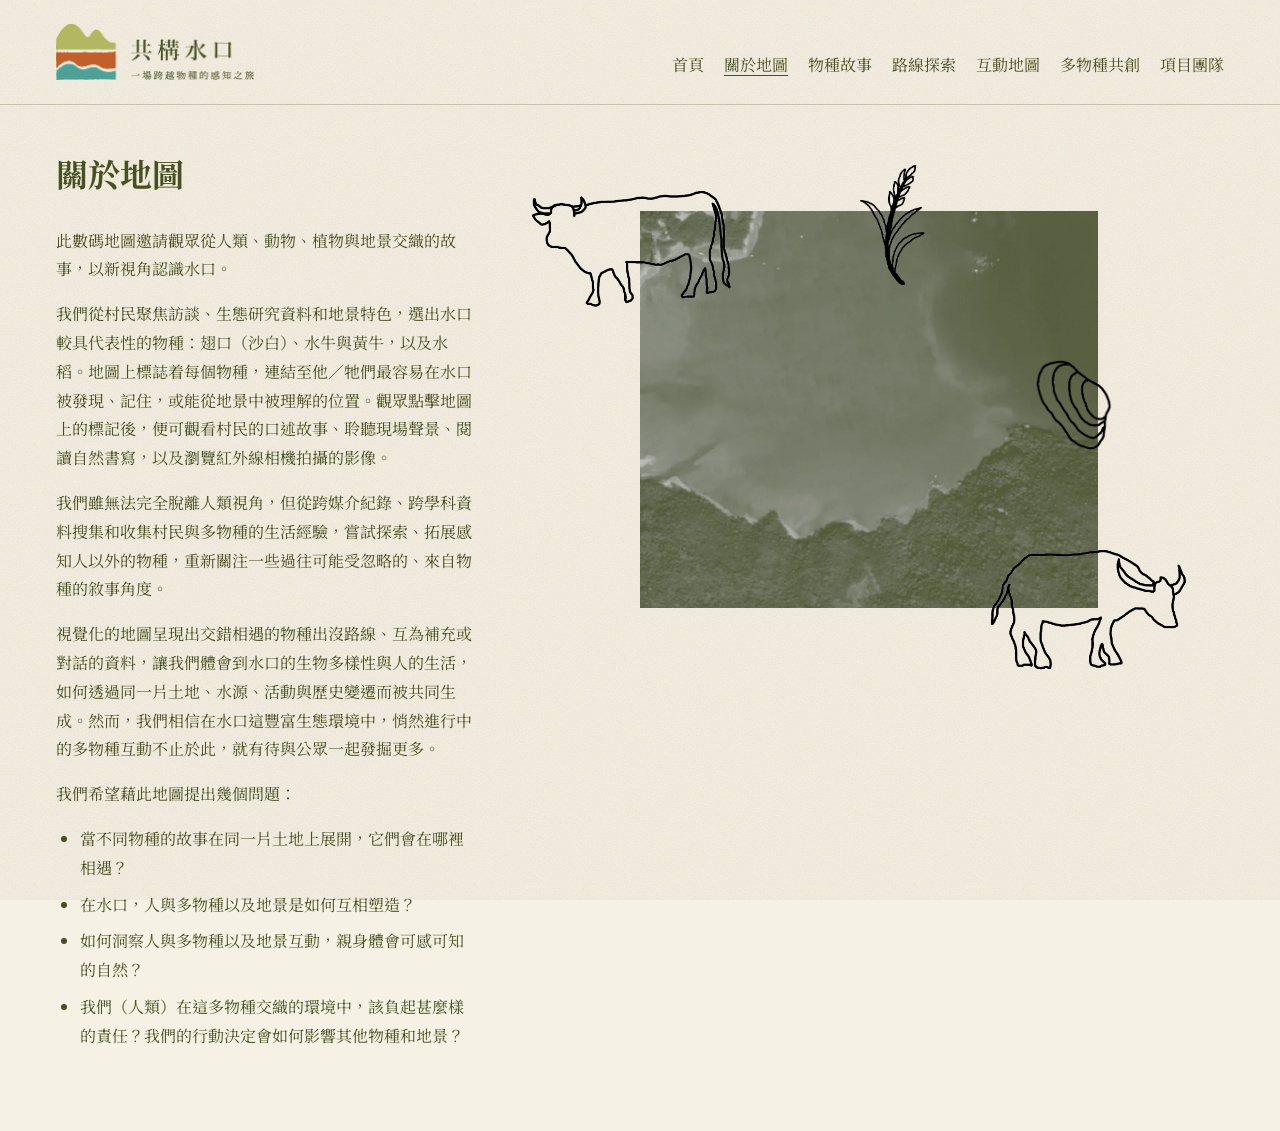
==== beta/about.html @ 7bf75575 "Merge pull request #1 from chrischungck028-cell/round3 Restore PR #2: merge round3 into main" ====
<!doctype html>
<html lang="zh-Hant">
<head>
  <meta charset="utf-8">
  <meta name="viewport" content="width=device-width, initial-scale=1">
  <title>關於地圖｜共構水口</title>
  <link rel="icon" href="data:,">
  <link rel="stylesheet" href="css/tokens.css">
  <link rel="stylesheet" href="css/site.css">
  <script>document.documentElement.classList.add("is-entering");setTimeout(function(){document.documentElement.classList.remove("is-entering")},2000)</script>
</head>
<body class="page-about">
  <header class="site-header" id="siteHeader">
    <a class="brand" href="index.html">
      <img class="brand-logo" src="assets/elements/logo.png" alt="共構水口 一場跨越物種的感知之旅" width="800" height="226">
    </a>
    <nav class="site-nav" aria-label="主要導航">
      <a href="index.html">首頁</a>
      <a href="about.html" aria-current="page">關於地圖</a>
      <a href="species.html">物種故事</a>
      <a href="trail.html">路線探索</a>
      <a href="map.html">互動地圖</a>
      <a href="co-creation.html">多物種共創</a>
      <a href="team.html">項目團隊</a>
    </nav>
  </header>
  <div class="site-rule" aria-hidden="true"></div>

  <main class="about">
    <div class="about-text">
      <h1 class="about-title">關於地圖</h1>
      <div class="about-body">
        <p>此數碼地圖邀請觀眾從人類、動物、植物與地景交織的故事，以新視角認識水口。</p>
        <p>我們從村民聚焦訪談、生態研究資料和地景特色，選出水口較具代表性的物種：翅口（沙白）、水牛與黃牛，以及水稻。地圖上標誌着每個物種，連結至他／牠們最容易在水口被發現、記住，或能從地景中被理解的位置。觀眾點擊地圖上的標記後，便可觀看村民的口述故事、聆聽現場聲景、閱讀自然書寫，以及瀏覽紅外線相機拍攝的影像。</p>
        <p>我們雖無法完全脫離人類視角，但從跨媒介紀錄、跨學科資料搜集和收集村民與多物種的生活經驗，嘗試探索、拓展感知人以外的物種，重新關注一些過往可能受忽略的、來自物種的敘事角度。</p>
        <p>視覺化的地圖呈現出交錯相遇的物種出沒路線、互為補充或對話的資料，讓我們體會到水口的生物多樣性與人的生活，如何透過同一片土地、水源、活動與歷史變遷而被共同生成。然而，我們相信在水口這豐富生態環境中，悄然進行中的多物種互動不止於此，就有待與公眾一起發掘更多。</p>
        <p>我們希望藉此地圖提出幾個問題：</p>
        <ul>
          <li>當不同物種的故事在同一片土地上展開，它們會在哪裡相遇？</li>
          <li>在水口，人與多物種以及地景是如何互相塑造？</li>
          <li>如何洞察人與多物種以及地景互動，親身體會可感可知的自然？</li>
          <li>我們（人類）在這多物種交織的環境中，該負起甚麼樣的責任？我們的行動決定會如何影響其他物種和地景？</li>
        </ul>
      </div>
    </div>

    <div class="about-art">
      <img class="about-map" src="assets/elements/about-map.jpg" alt="水口村墨綠色衛星地圖" width="1348" height="1168">
      <img class="art art--cattle" src="assets/elements/cattle.png" alt="" width="800" height="494">
      <img class="art art--rice" src="assets/elements/rice.png" alt="" width="446" height="800">
      <img class="art art--clam" src="assets/elements/clam.png" alt="" width="700" height="800">
      <img class="art art--buffalo" src="assets/elements/buffalo.png" alt="" width="800" height="504">
    </div>
  </main>

  <script src="js/common.js"></script>
  <script src="js/transitions.js"></script>
</body>
</html>
---- beta/css/tokens.css ----
/* 設計變數。數值依 2026 年 10 月的設計決定（Drive 設計稿為準；Framer 只作頁面結構參考）。 */
@import url("https://fonts.googleapis.com/css2?family=EB+Garamond:wght@600&family=Noto+Serif+TC:wght@400;700&display=swap");

:root {
  /* 色彩 */
  --bg: #f5f1e5;
  --text: #475020;
  --para: #000000;
  --rule: color-mix(in srgb, var(--text) 25%, transparent);
  --white: #ffffff;
  --black: #000000;          /* 「人（村民）」的標籤色 */

  /* 物種色 */
  --c-cattle: #efd375;       /* 黃牛 */
  --c-clam: #4fa096;         /* 翅口（沙白） */
  --c-rice: #bbc462;         /* 水稻（大米） */
  --c-buffalo: #d36225;      /* 水牛 */

  /* 紙質皮膚（W5）：紋理檔未到之前，用內嵌 SVG 噪點作後備。
     用法：background-image: var(--paper-x), var(--paper-noise)；檔案缺失時只顯示噪點。 */
  --paper-base: url("../assets/paper/base.webp");
  --paper-cattle: url("../assets/paper/cattle.webp");
  --paper-clam: url("../assets/paper/clam.webp");
  --paper-rice: url("../assets/paper/rice.webp");
  --paper-buffalo: url("../assets/paper/buffalo.webp");
  --paper-tape: url("../assets/paper/tape.webp");
  --paper-noise: url("data:image/svg+xml,%3Csvg xmlns=%27http://www.w3.org/2000/svg%27 width=%27220%27 height=%27220%27%3E%3Cfilter id=%27n%27 x=%270%27 y=%270%27 width=%27100%25%27 height=%27100%25%27%3E%3CfeTurbulence type=%27fractalNoise%27 baseFrequency=%27.85%27 numOctaves=%272%27 seed=%277%27 stitchTiles=%27stitch%27/%3E%3CfeColorMatrix values=%270 0 0 0 .36  0 0 0 0 .31  0 0 0 0 .2  .30 0 0 0 0%27/%3E%3C/filter%3E%3Crect width=%27100%25%27 height=%27100%25%27 filter=%27url%28%23n%29%27/%3E%3C/svg%3E");
  --paper-opacity: 0.5;       /* 底紙紋理強度 */

  /* 紙塊字色與底色（對比度見 tools/check-contrast.mjs，皆 ≥ 4.5:1） */
  --ink-dark: #2f3415;
  --ink-deep: #1b1f0c;                /* 翅口（沙白）、水牛底色上使用 */
  --c-buffalo-chip: #d87742;          /* 水牛色 85% ＋ 紙色 15%：原色 #d36225 配任何深色字都不到 4.5:1 */

  /* 字體 */
  --font-zh: "Songti TC", "STSong", "Noto Serif TC", serif;
  --font-latin: "Minion Pro", "EB Garamond", serif;

  /* 字級與行距 */
  --fs-title: clamp(32px, 2.5vw, 48px);   /* 標題，粗體 */
  --fw-title: 700;
  --fs-body: 16px;
  --lh-body: 1.8;
  --fs-nav: 16px;
  --fs-latin: clamp(18px, 1.25vw, 24px);
}
---- beta/css/site.css ----
/* 版面樣式：頁首、導航、路線探索頁。只使用 tokens.css 的變數。 */

*,
*::before,
*::after {
  box-sizing: border-box;
}

html {
  background: var(--bg);
}

html,
body {
  margin: 0;
  color: var(--text);
  font-family: var(--font-zh);
  font-size: var(--fs-body);
  line-height: var(--lh-body);
  -webkit-text-size-adjust: 100%;
}

body {
  min-height: 100svh;
}

img {
  display: block;
  max-width: 100%;
  height: auto;
}

a {
  color: inherit;
}

.visually-hidden {
  position: absolute;
  width: 1px;
  height: 1px;
  overflow: hidden;
  clip: rect(0 0 0 0);
  white-space: nowrap;
}

/* ---------- 頁首 ---------- */

.site-header {
  display: flex;
  flex-wrap: wrap;
  align-items: flex-end;
  justify-content: space-between;
  gap: 16px 20px;
  padding: 24px 56px;
}

.brand {
  display: block;
  text-decoration: none;
}

/* logo 圖片已含「共構水口」及副題，頁首只放圖片，高約 56px */
.brand-logo {
  height: 56px;
  width: auto;
}

.site-nav {
  display: flex;
  flex-wrap: wrap;
  align-items: baseline;
  gap: 8px 20px;
  font-size: var(--fs-nav);
}

.site-nav a {
  color: var(--text);
  text-decoration: none;
}

.site-nav a:hover,
.site-nav a:focus-visible,
.site-nav a[aria-current="page"] {
  text-decoration: underline;
  text-underline-offset: 4px;
}

.site-rule {
  height: 1px;
  background: var(--rule);
}

/* ---------- 路線探索頁框架 ---------- */

/* ≥900px：地圖在左，側欄在右（約 480px），高度 = 100svh − 頁首 */
.trail-page {
  display: grid;
  grid-template-columns: minmax(0, 1fr) 480px;
  height: calc(100svh - var(--hdr-h, 110px));
  min-height: 0;
}

.trail-map {
  position: relative;
  height: 100%;
  min-height: 0;
  background: var(--bg);
}

#routeMap {
  width: 100%;
  height: 100%;
  background: var(--bg);
}

.trail-panel {
  display: flex;
  flex-direction: column;
  min-height: 0;
  overflow: hidden;
}

.route-tabs {
  flex: none;
  display: flex;
  flex-wrap: wrap;
  gap: 14px 12px;
  margin: 0;
  padding: 22px 40px 6px;
}

.route-tab {
  min-height: 40px;
  padding: 8px 14px;
  font-family: var(--font-zh);
  font-size: 15px;
  line-height: 1.25;
  cursor: pointer;
}

.panel-body {
  flex: 1;
  min-height: 0;
  overflow-y: auto;
  padding: 22px 40px 40px;
}

/* 互動地圖的使用指南沿用 .trail-panel，維持單欄捲動版面 */
.trail-panel.guide {
  display: block;
  overflow-y: auto;
  padding: 32px 40px 40px;
}

.chz-indicator {
  position: absolute;
  right: 12px;
  bottom: 56px;
  z-index: 500;
  min-height: 40px;
  padding: 8px 14px;
  font-family: var(--font-zh);
  font-size: 14px;
  cursor: pointer;
}

/* 時間線：縱向，年代在左、站名在右 */
.timeline {
  position: relative;
  margin: 12px 0 0;
  padding: 0;
  list-style: none;
}

.timeline::before {
  content: "";
  position: absolute;
  top: 8px;
  bottom: 8px;
  left: calc(7.5em + 6px);
  width: 2px;
  background: var(--rule);
}

.timeline-row {
  margin: 0;
  padding: 0;
}

.timeline-item {
  display: grid;
  grid-template-columns: 7.5em 14px minmax(0, 1fr);
  align-items: start;
  column-gap: 12px;
  width: 100%;
  padding: 10px 0;
  border: 0;
  background: transparent;
  color: var(--text);
  font-family: var(--font-zh);
  text-align: left;
  cursor: pointer;
}

.timeline-item:focus-visible {
  outline: 2px solid var(--text);
  outline-offset: 2px;
}

.timeline-era {
  font-size: 14px;
  line-height: 1.5;
  text-align: right;
  white-space: nowrap;
}

.timeline-dot {
  position: relative;
  z-index: 1;
  width: 14px;
  height: 14px;
  margin-top: 5px;
  border-radius: 50%;
  border: 2px solid var(--text);
  background: var(--bg);
}

.timeline-item[aria-current="true"] .timeline-dot,
.timeline-item:hover .timeline-dot {
  background: var(--c-rice);
}

.timeline-name {
  display: flex;
  flex-direction: column;
  gap: 2px;
}

.timeline-place {
  font-size: 17px;
  line-height: 1.5;
}

.timeline-item:hover .timeline-place {
  text-decoration: underline;
}

.timeline-item[aria-current="true"] .timeline-place {
  font-weight: 700;
}

.timeline-sub {
  font-size: 13px;
  line-height: 1.4;
}

.panel-foot--tight {
  margin-top: 20px;
}

/* ?pick=1 座標小框 */
.pick-popup .leaflet-popup-content-wrapper {
  border-radius: 0;
  color: var(--text);
}

.pick-box {
  display: grid;
  gap: 6px;
  min-width: 200px;
  font-family: var(--font-zh);
  font-size: 14px;
  line-height: 1.5;
}

.pick-popup .pick-box p {
  margin: 0;
}

.pick-title {
  margin: 0;
  font-weight: 700;
}

.pick-line {
  margin: 0;
  font-variant-numeric: tabular-nums;
  word-break: break-all;
}

.pick-row {
  display: flex;
  align-items: center;
  gap: 8px;
}

.pick-copy {
  min-height: 36px;
  padding: 4px 12px;
  border: 1px solid var(--text);
  background: var(--text);
  color: var(--white);
  font-family: var(--font-zh);
  font-size: 14px;
  cursor: pointer;
}

.pick-copy:focus-visible {
  outline: 2px solid var(--text);
  outline-offset: 3px;
}

.pick-msg {
  margin: 0;
  font-size: 13px;
}

/* ---------- 地圖覆蓋層 ---------- */

.route-key,
.tile-note {
  position: absolute;
  z-index: 500;
  margin: 0;
  padding: 6px 10px;
  font-size: 14px;
  color: var(--text);
  background: color-mix(in srgb, var(--white) 88%, transparent);
  border: 1px solid var(--rule);
}

.route-key {
  left: 12px;
  bottom: 12px;
}

.tile-note {
  left: 12px;
  bottom: 52px;
  max-width: calc(100% - 24px);
}

.species-legend {
  position: absolute;
  right: 12px;
  bottom: 12px;
  z-index: 500;
  max-width: min(260px, calc(100% - 24px));
  padding: 10px 12px;
  font-size: 14px;
  color: var(--text);
  background: color-mix(in srgb, var(--white) 92%, transparent);
  border: 1px solid var(--rule);
}

.species-legend-title {
  margin: 0 0 8px;
  font-weight: 700;
}

.species-legend-list {
  display: flex;
  flex-wrap: wrap;
  gap: 6px 14px;
  margin: 0;
  padding: 0;
  list-style: none;
}

.species-legend-item {
  display: inline-flex;
  align-items: center;
  gap: 6px;
}

.species-legend-dot {
  width: 10px;
  height: 10px;
  border-radius: 50%;
  border: 1px solid var(--white);
  box-shadow: 0 0 0 1px var(--text);
}

.species-legend-dot--clam { background: var(--c-clam); }
.species-legend-dot--rice { background: var(--c-rice); }
.species-legend-dot--buffalo { background: var(--c-buffalo); }

.species-legend-note {
  margin: 8px 0 0;
  font-size: 12px;
  line-height: 1.4;
  color: var(--text);
}

.species-marker {
  display: block;
  width: 14px;
  height: 14px;
  border-radius: 50%;
  border: 2px solid var(--white);
  box-shadow: 0 0 0 1px var(--text);
}

.species-marker--clam { background: var(--c-clam); }
.species-marker--rice { background: var(--c-rice); }
.species-marker--buffalo { background: var(--c-buffalo); }

.leaflet-popup-content-wrapper,
.leaflet-popup-tip {
  background: var(--white);
  color: var(--text);
  border-radius: 0;
  border: 1px solid var(--rule);
}

.leaflet-popup-content {
  margin: 12px 16px;
  font-size: 14px;
  line-height: 1.5;
}

.leaflet-popup-content a {
  color: var(--text);
  text-decoration: underline;
  text-underline-offset: 3px;
}

.stop-details {
  margin-top: 16px;
  border: 1px solid var(--rule);
  padding: 12px 14px;
  background: var(--white);
}

.stop-summary {
  cursor: pointer;
  font-size: var(--fs-body);
  color: var(--text);
}

.stop-details .para {
  margin-top: 12px;
}

.trail-map.is-tiles-off .leaflet-tile-pane {
  opacity: 0;
}

/* 示意連線：虛線，依站點次序連接 */
.route-casing {
  stroke: var(--bg);
  stroke-width: 7;
  stroke-opacity: 0.85;
  stroke-dasharray: none;
}

.route-line {
  stroke: var(--text);
  stroke-width: 3;
  stroke-opacity: 0.9;
  stroke-dasharray: 6 6;
}

/* 站點標記：圓形編號；目前站為深色並放大，其他為白底 */
.stop-marker {
  display: flex;
  align-items: center;
  justify-content: center;
  box-sizing: border-box;
  border-radius: 50%;
  border: 2px solid var(--text);
  background: var(--white);
  color: var(--text);
  font-family: var(--font-latin);
  font-size: 15px;
  font-weight: 700;
  line-height: 1;
  cursor: pointer;
}

.stop-marker.is-current {
  background: var(--text);
  color: var(--white);
  font-size: 18px;
}

.stop-marker:focus-visible {
  outline: 2px solid var(--text);
  outline-offset: 3px;
}

/* Leaflet 控制項配色 */
.leaflet-bar a,
.leaflet-control-layers {
  background: var(--white);
  color: var(--text);
  border-color: var(--rule);
}

.leaflet-control-attribution {
  background: color-mix(in srgb, var(--bg) 85%, transparent) !important;
  color: var(--text) !important;
  font-size: 11px;
}

.leaflet-control-attribution a {
  color: var(--text) !important;
}

/* ---------- 側欄 ---------- */

.panel-links {
  display: flex;
  justify-content: space-between;
  gap: 16px;
  font-size: 16px;
}

.text-link {
  color: var(--text);
  text-decoration: underline;
  text-underline-offset: 4px;
}

.page-head {
  display: flex;
  align-items: center;
  gap: 20px;
  margin-top: 28px;
}

.page-num {
  display: flex;
  align-items: baseline;
  margin: 0;
  white-space: nowrap;
  color: var(--text);
  line-height: 1;
}

.page-num .page-digits {
  font-family: var(--font-latin);
  font-size: clamp(44px, 3.6vw, 64px);
  font-weight: 700;
}

.page-num .total {
  font-family: var(--font-latin);
  font-size: 20px;
}

.progress {
  display: flex;
  flex: 1;
  gap: 6px;
  margin: 0;
  padding: 0;
  list-style: none;
}

.progress li {
  flex: 1;
}

.progress-seg {
  display: block;
  width: 100%;
  height: 4px;
  padding: 0;
  border: 0;
  background: var(--rule);
  cursor: pointer;
}

.progress-seg.is-on {
  background: var(--text);
}

.progress-seg:focus-visible {
  outline: 2px solid var(--text);
  outline-offset: 3px;
}

.trail-nav {
  display: grid;
  grid-template-columns: 1fr 1fr;
  gap: 12px;
  margin-top: 20px;
}

.btn {
  min-height: 48px;
  padding: 0 16px;
  border: 1px solid var(--text);
  background: var(--white);
  color: var(--text);
  font-family: var(--font-zh);
  font-size: var(--fs-nav);
  line-height: 1.2;
  cursor: pointer;
}

.btn--next {
  border-color: var(--text);
  background: var(--text);
  color: var(--white);
}

.btn:disabled {
  opacity: 0.4;
  cursor: default;
}

.btn:focus-visible,
.text-link:focus-visible,
.stop-media-btn:focus-visible,
.lightbox-close:focus-visible {
  outline: 2px solid var(--text);
  outline-offset: 3px;
}

.start-row {
  margin-top: 32px;
}

.btn--start {
  min-width: 240px;
}

.stop-meta {
  margin: 28px 0 0;
  font-size: 14px;
  color: var(--text);
}

.stop-title {
  margin: 10px 0 0;
  font-size: var(--fs-title);
  font-weight: var(--fw-title);
  line-height: 1.3;
  color: var(--text);
}

.para {
  margin: 16px 0 0;
  font-size: var(--fs-body);
  line-height: var(--lh-body);
  color: var(--para);
}

.stop-media-list {
  display: grid;
  gap: 28px;
  margin-top: 28px;
}

.stop-fig {
  margin: 0;
}

.stop-fig figcaption {
  margin-top: 8px;
  font-size: 14px;
  color: var(--text);
}

.stop-media-btn {
  display: block;
  width: 100%;
  padding: 0;
  border: 0;
  background: none;
  cursor: zoom-in;
}

.stop-media-btn img,
.stop-fig img {
  display: block;
  width: 100%;
  height: auto;
}

.video-frame {
  position: relative;
  width: 100%;
  aspect-ratio: 16 / 9;
}

.video-frame iframe {
  position: absolute;
  inset: 0;
  width: 100%;
  height: 100%;
  border: 0;
}

.video-facade {
  position: absolute;
  inset: 0;
  width: 100%;
  height: 100%;
  border: 0;
  background: var(--text);
  color: var(--white);
  font-family: var(--font-zh);
  font-size: 20px;
  cursor: pointer;
}

.video-facade:focus-visible {
  outline: 2px solid var(--white);
  outline-offset: -8px;
}

/* 佔位框：斜線底、四角標記，依設計稿繪製 */
.photo-hold {
  position: relative;
  display: flex;
  flex-direction: column;
  align-items: center;
  justify-content: center;
  gap: 8px;
  aspect-ratio: 4 / 3;
  border: 1px solid var(--rule);
  background:
    repeating-linear-gradient(
      135deg,
      color-mix(in srgb, var(--text) 14%, transparent) 0 1px,
      transparent 1px 12px
    ),
    var(--white);
  color: var(--text);
}

.photo-hold::before {
  content: "";
  position: absolute;
  inset: 12px;
  pointer-events: none;
  background:
    linear-gradient(var(--text), var(--text)) left top / 18px 2px no-repeat,
    linear-gradient(var(--text), var(--text)) left top / 2px 18px no-repeat,
    linear-gradient(var(--text), var(--text)) right top / 18px 2px no-repeat,
    linear-gradient(var(--text), var(--text)) right top / 2px 18px no-repeat,
    linear-gradient(var(--text), var(--text)) left bottom / 18px 2px no-repeat,
    linear-gradient(var(--text), var(--text)) left bottom / 2px 18px no-repeat,
    linear-gradient(var(--text), var(--text)) right bottom / 18px 2px no-repeat,
    linear-gradient(var(--text), var(--text)) right bottom / 2px 18px no-repeat;
}

.photo-hold-kind {
  font-size: 14px;
}

.photo-hold-note {
  padding: 4px 12px;
  background: var(--bg);
  font-size: 20px;
}

.meet-section {
  margin-top: 36px;
}

.meet-heading {
  margin: 0 0 12px;
  font-size: 16px;
  font-weight: 700;
}

.meet-list {
  display: flex;
  flex-wrap: wrap;
  gap: 8px;
  margin: 0;
  padding: 0;
  list-style: none;
}

.meet-chip {
  display: inline-flex;
  align-items: center;
  gap: 8px;
  padding: 6px 14px 6px 10px;
  border: 1px solid var(--rule);
  border-radius: 999px;
  background: var(--white);
  font-size: 16px;
}

.dot {
  flex: none;
  width: 12px;
  height: 12px;
  border-radius: 50%;
}

.dot--cattle {
  background: var(--c-cattle);
}

.dot--clam {
  background: var(--c-clam);
}

.dot--rice {
  background: var(--c-rice);
}

.dot--buffalo {
  background: var(--c-buffalo);
}

.dot--black {
  background: var(--black);
}

.dot--text {
  background: var(--text);
}

.panel-foot {
  margin: 40px 0 0;
  font-size: 14px;
  color: var(--text);
}

/* ---------- 首頁 ---------- */

/* ≥900px：全寬 hero，高度 = 100svh − 頁首 */
.home-hero {
  position: relative;
  height: calc(100svh - var(--hdr-h, 110px));
  overflow: hidden;
}

.hero-media {
  position: absolute;
  inset: 0;
  overflow: hidden;
}

.hero-photo {
  width: 100%;
  height: 100%;
  object-fit: cover;
  object-position: center;
}

.hero-text {
  position: absolute;
  top: 20%;
  left: 0;
  right: 0;
  padding: 0 24px;
  text-align: center;
  color: var(--white);
  font-size: 18px;
  line-height: 1.8;
  letter-spacing: 0.1em;
  text-shadow: 0 1px 6px color-mix(in srgb, var(--black) 55%, transparent);
}

.hero-text p {
  margin: 0;
}

.hero-plates {
  position: absolute;
  inset: 0;
}

/* 四張插畫：位置及大小對照設計稿（百分比，相對於 hero） */
.plate {
  position: absolute;
  display: block;
  transition: transform 0.2s ease;
  transform-origin: center;
}

.plate img {
  display: block;
  width: 100%;
  height: auto;
}

.plate:hover,
.plate:focus-visible {
  transform: scale(1.04);
}

.plate--cattle {
  left: 2.3%;
  top: 51.4%;
  width: 28.9%;
}

.plate--clam {
  left: 33%;
  top: 43.4%;
  width: 14.3%;
}

.plate--rice {
  left: 46.6%;
  top: 40.1%;
  width: 15.5%;
}

.plate--buffalo {
  left: 65.9%;
  top: 55.4%;
  width: 28.3%;
}

/* ---------- 關於地圖 ---------- */

.about {
  display: grid;
  grid-template-columns: 40% minmax(0, 1fr);
  align-items: start;
  gap: 0;
  padding: 48px 56px 64px;
}

.about-text {
  padding-right: 48px;
}

.about-title {
  margin: 0 0 32px;
  font-size: var(--fs-title);
  font-weight: var(--fw-title);
  line-height: 1.3;
  color: var(--text);
}

.about-body p,
.about-body li {
  margin: 0 0 16px;
  font-size: var(--fs-body);
  line-height: var(--lh-body);
  color: var(--text);
}

.about-body ul {
  margin: 0 0 16px;
  padding-left: 1.5em;
}

.about-body li {
  margin: 0 0 8px;
}

/* 右欄：地圖與線條插畫；所有位置以容器百分比計算，手機版按比例縮小 */
.about-art {
  position: relative;
  width: 100%;
  aspect-ratio: 960 / 755;
}

.about-map {
  position: absolute;
  left: 16.7%;
  top: 10.6%;
  width: 65.3%;
  height: auto;
}

.about-art img.art {
  position: absolute;
  height: auto;
}

.art--cattle {
  left: 0.8%;
  top: 5.6%;
  width: 29.6%;
}

.art--rice {
  left: 47.7%;
  top: 1.5%;
  width: 10.2%;
}

.art--clam {
  left: 72.7%;
  top: 37.1%;
  width: 11.9%;
}

.art--buffalo {
  left: 65.6%;
  top: 71%;
  width: 29.9%;
}

/* ---------- 物種故事 ---------- */

/* 結構依 Framer；色彩與字體沿用 tokens.css。三個物種共用同一版面。 */
.species {
  max-width: 1200px;
  margin: 0 auto;
  padding: 24px 56px 56px;
}

.species-top {
  display: grid;
  grid-template-columns: minmax(240px, 400px) minmax(0, 1fr);
  align-items: start;
  gap: 40px;
  margin-bottom: 55px;
}

.species-top[hidden] {
  display: none;
}

.species-art img {
  display: block;
  width: 400px;
  max-width: 100%;
  height: auto;
}

.species-photos {
  display: grid;
  grid-template-columns: repeat(3, minmax(0, 1fr));
  align-items: start;
  gap: 16px;
  width: 100%;
}

.species-fig {
  margin: 0;
}

.species-fig img {
  display: block;
  width: 100%;
  height: auto;
  aspect-ratio: 3 / 2;
  border-radius: 0;
  object-fit: cover;
}

.species-fig.is-single {
  grid-column: 1 / -1;
  max-width: 600px;
  margin-left: auto;
}

.species-text,
.species-others {
  max-width: 1080px;
  padding: 0 24px;
}

.species-title {
  margin: 0;
  font-size: 36px;
  font-weight: var(--fw-title);
  line-height: 1.2;
  letter-spacing: -0.04em;
  color: var(--text);
}

.species-latin {
  margin: 0;
  font-family: var(--font-latin);
  font-size: 36px;
  font-weight: 600;
  line-height: 1.2;
  letter-spacing: -0.04em;
  color: var(--text);
}

.species-body {
  margin-top: 24px;
}

.species-body p {
  margin: 0;
  font-size: var(--fs-body);
  line-height: 1.5;
  letter-spacing: -0.02em;
  color: var(--para);
}

.species-body p + p {
  margin-top: 20px;
}

.species-map-link {
  margin: 32px 0 0;
  font-size: 16px;
}

.species-others {
  margin: 40px 0 0;
  font-size: 16px;
  color: var(--text);
}

/* 手機（<900px）：上下排列，移除 Framer Phone 的多餘空白與橫向溢出 */
@media (max-width: 899px) {
  .species {
    padding: 24px 20px 48px;
  }

  .species-top {
    grid-template-columns: minmax(0, 1fr);
    gap: 24px;
    margin-bottom: 32px;
  }

  .species-art img {
    width: min(320px, 100%);
  }

  .species-photos {
    grid-template-columns: repeat(2, minmax(0, 1fr));
  }

  .species-fig.is-single,
  .species-fig:nth-child(3) {
    grid-column: 1 / -1;
    max-width: none;
    margin-left: 0;
  }

  .species-text,
  .species-others {
    padding: 0;
  }
}

/* ---------- 留言板 ---------- */

.guestbook {
  max-width: 760px;
  margin: 0 auto;
  padding: 48px 56px 80px;
}

.guestbook-title {
  margin: 0 0 24px;
  font-size: var(--fs-title);
  font-weight: var(--fw-title);
  line-height: 1.3;
  color: var(--text);
}

.guestbook-soon,
.guestbook-empty,
.guestbook-error,
.guestbook-status {
  margin: 0;
  font-size: var(--fs-body);
  line-height: var(--lh-body);
}

.guestbook-status {
  margin-top: 16px;
}

.guestbook-list {
  margin: 0 0 32px;
  padding: 0;
  list-style: none;
}

.guestbook-item {
  padding: 16px 0;
  border-bottom: 1px solid var(--rule);
  font-size: var(--fs-body);
  line-height: var(--lh-body);
  color: var(--para);
}

.guestbook-author {
  font-weight: 700;
  color: var(--text);
}

.guestbook-message {
  display: inline;
}

.guestbook-time {
  display: inline;
  font-size: 14px;
  color: var(--text);
}

.guestbook-reply {
  margin: 8px 0 0;
  padding-left: 12px;
  border-left: 2px solid var(--rule);
  font-size: 15px;
  line-height: 1.6;
  color: var(--text);
}

.guestbook-form {
  display: grid;
  gap: 16px;
}

.guestbook-hp {
  position: absolute;
  width: 1px;
  height: 1px;
  overflow: hidden;
  clip: rect(0 0 0 0);
  white-space: nowrap;
}

.guestbook-label {
  display: grid;
  gap: 8px;
  font-size: var(--fs-body);
  color: var(--text);
}

.guestbook-input,
.guestbook-textarea {
  padding: 12px 14px;
  border: 1px solid var(--rule);
  background: var(--white);
  color: var(--text);
  font-family: var(--font-zh);
  font-size: var(--fs-body);
  line-height: var(--lh-body);
}

.guestbook-input:focus,
.guestbook-textarea:focus {
  outline: 2px solid var(--text);
  outline-offset: 2px;
}

.guestbook-submit {
  justify-self: start;
}

@media (max-width: 899px) {
  .guestbook {
    padding: 32px 20px 56px;
  }
}

.lightbox {
  position: fixed;
  inset: 0;
  z-index: 1000;
  display: flex;
  align-items: center;
  justify-content: center;
  padding: 48px 24px;
  background: color-mix(in srgb, var(--black) 85%, transparent);
}

.lightbox-img {
  max-width: 100%;
  max-height: calc(100svh - 140px);
  width: auto;
  height: auto;
  object-fit: contain;
}

.lightbox-close {
  position: absolute;
  top: 16px;
  right: 16px;
  min-height: 40px;
  padding: 0 16px;
  border: 1px solid var(--white);
  background: var(--text);
  color: var(--white);
  font-family: var(--font-zh);
  font-size: var(--fs-nav);
  cursor: pointer;
}

.lightbox-cap {
  position: absolute;
  left: 24px;
  right: 24px;
  bottom: 16px;
  margin: 0;
  text-align: center;
  font-size: 16px;
  color: var(--white);
}

/* ---------- 手機（<900px）：首頁與關於地圖 ---------- */

@media (max-width: 899px) {
  /* 首頁：文字在上（疊在相片上），插畫排成 2×2 於相片下方 */
  .home-hero {
    height: auto;
    overflow: visible;
  }

  .hero-media {
    position: relative;
    inset: auto;
    height: 62svh;
  }

  .hero-text {
    top: 22%;
  }

  .hero-plates {
    position: static;
    inset: auto;
    display: grid;
    grid-template-columns: 1fr 1fr;
    gap: 16px;
    align-items: start;
    padding: 24px 20px 40px;
  }

  .plate {
    position: relative;
    left: auto;
    top: auto;
    width: 100%;
  }

  /* 關於地圖：文字在上，圖片在下 */
  .about {
    grid-template-columns: minmax(0, 1fr);
    gap: 40px;
    padding: 32px 20px 48px;
  }

  .about-text {
    padding-right: 0;
  }

  .about-title {
    margin-bottom: 24px;
  }
}

/* ---------- 手機（<900px）：上下排列；上一站／下一站固定在底部 ---------- */

@media (max-width: 899px) {
  .site-header {
    padding: 16px 20px;
  }

  .trail-page {
    grid-template-columns: minmax(0, 1fr);
    height: auto;
  }

  .trail-map {
    height: 55svh;
  }

  .trail-panel {
    display: block;
    overflow: visible;
  }

  /* 分頁在地圖正下方，橫向捲動一排；上方留空間給紙膠帶 */
  .route-tabs {
    flex-wrap: nowrap;
    gap: 10px;
    overflow-x: auto;
    padding: 14px 20px 8px;
    -webkit-overflow-scrolling: touch;
  }

  .route-tab {
    flex: none;
    white-space: nowrap;
    font-size: 14px;
  }

  .panel-body {
    overflow: visible;
    padding: 18px 20px 24px;
  }

  .trail-panel.guide {
    overflow: visible;
    padding: 24px 20px;
  }

  /* 站點頁的內容底部內距 = 固定導航列高度（由 JS 寫入 --nav-h） */
  .panel-body.has-nav {
    padding-bottom: var(--nav-h, 96px);
  }

  .chz-indicator {
    bottom: 68px;
    font-size: 13px;
    padding: 6px 12px;
  }

  .timeline::before {
    left: calc(6em + 6px);
  }

  .timeline-item {
    grid-template-columns: 6em 14px minmax(0, 1fr);
    column-gap: 10px;
  }

  .trail-nav {
    position: fixed;
    left: 0;
    right: 0;
    bottom: 0;
    z-index: 600;
    margin: 0;
    padding: 12px 20px calc(12px + env(safe-area-inset-bottom, 0px));
    border-top: 1px solid var(--rule);
    background: var(--bg);
  }

  .tile-note {
    bottom: 56px;
  }

  .route-key {
    bottom: 12px;
    left: 12px;
    right: auto;
    max-width: calc(100% - 24px);
    font-size: 12px;
  }

  .species-legend {
    right: 12px;
    bottom: 12px;
    left: auto;
    max-width: calc(50% - 18px);
    font-size: 12px;
    padding: 8px 10px;
  }
}

/* ---------- 路線一覽、多物種共創 ---------- */
.list-page { max-width: 1080px; margin: 0 auto; padding: 48px 56px 80px; }
.list-title { margin: 0 0 32px; font-size: var(--fs-title); font-weight: var(--fw-title); line-height: 1.3; color: var(--text); }
.route-cards { display: grid; gap: 20px; margin: 0; padding: 0; list-style: none; }
.route-card-link { display: block; padding: 24px 28px; border: 1px solid var(--rule); background: var(--white); color: var(--text); text-decoration: none; }
.route-card-link:hover { border-color: var(--text); }
.route-card-link:focus-visible { outline: 2px solid var(--text); outline-offset: 3px; }
.route-card-title { margin: 0; font-size: 24px; font-weight: var(--fw-title); line-height: 1.3; }
.route-card-meta { margin: 16px 0 0; font-size: 16px; text-decoration: underline; text-underline-offset: 4px; }
.cc-section + .cc-section { margin-top: 56px; }
.cc-heading { margin: 0 0 20px; font-size: 24px; font-weight: var(--fw-title); color: var(--text); }
.cc-items { display: grid; grid-template-columns: repeat(auto-fill, minmax(280px, 1fr)); gap: 28px; }
.cc-item img { width: 100%; height: auto; }
.cc-item-title { margin: 12px 0 0; font-size: var(--fs-body); font-weight: 700; color: var(--text); }
.cc-item-meta { margin: 8px 0 0; font-size: 14px; color: var(--text); }
.cc-empty { margin: 0; font-size: var(--fs-body); color: var(--para); }
@media (max-width: 899px) { .list-page { padding: 32px 20px 56px; } }

/* ---------- 多路線：合併標記、年代、連結、繼續探索 ---------- */
.stop-marker.is-group { border-radius: 999px; padding: 0 8px; }
.stop-era { margin: 6px 0 0; font-family: var(--font-latin); font-size: 16px; color: var(--text); }
.stop-links { margin: 24px 0 0; padding: 0; list-style: none; display: grid; gap: 8px; font-size: 16px; }
.related-routes { margin-top: 36px; }
.species-photos[hidden] { display: none; }
.stop-gps-source { margin: 8px 0 0; font-size: 14px; font-weight: 400; color: var(--text); }

/* ---------- 自由漫遊模式 ---------- */
.mode-toggle { font-size: 16px; color: var(--text); text-decoration: underline; text-underline-offset: 4px; }
.mode-toggle:focus-visible,
.free-item:focus-visible,
.free-back:focus-visible { outline: 2px solid var(--text); outline-offset: 3px; }
.free-heading { margin-top: 36px; }
.free-list { display: grid; gap: 8px; margin: 0; padding: 0; list-style: none; }
.free-item { display: block; width: 100%; min-height: 48px; padding: 12px 14px; border: 1px solid var(--rule); background: var(--white); color: var(--text); font-family: var(--font-zh); font-size: var(--fs-nav); line-height: 1.4; text-align: left; cursor: pointer; }
.free-item[aria-current="true"] { border-color: var(--text); background: var(--text); color: var(--white); }
.free-back { margin-top: 28px; min-height: 40px; padding: 0 14px; border: 1px solid var(--text); background: var(--white); color: var(--text); font-family: var(--font-zh); font-size: var(--fs-nav); cursor: pointer; }

/* ---------- 互動地圖（Data Catalogue 地點） ---------- */
.cat-marker { box-sizing: border-box; border-radius: 50%; border: 2px solid var(--white); box-shadow: 0 0 0 1px var(--text); cursor: pointer; }
.cat-marker--1 { background: var(--c-clam); }
.cat-marker--2 { background: var(--c-cattle); }
.cat-marker--3 { background: var(--c-buffalo); }
.cat-marker--4 { background: var(--black); }
.cat-marker--5 { background: var(--c-rice); }
.cat-marker.is-group { box-shadow: 0 0 0 3px var(--white), 0 0 0 5px var(--text); }
.cat-marker.is-current { box-shadow: 0 0 0 3px var(--white), 0 0 0 6px var(--text); }
.cat-marker:focus-visible { outline: 2px solid var(--text); outline-offset: 4px; }
.cat-legend-dot { width: 10px; height: 10px; border-radius: 50%; border: 1px solid var(--white); box-shadow: 0 0 0 1px var(--text); }
.cat-legend-dot--1 { background: var(--c-clam); }
.cat-legend-dot--2 { background: var(--c-cattle); }
.cat-legend-dot--3 { background: var(--c-buffalo); }
.cat-legend-dot--4 { background: var(--black); }
.cat-legend-dot--5 { background: var(--c-rice); }
.cat-divider { margin: 32px 0; border: 0; border-top: 1px solid var(--rule); }
.cat-item { margin-top: 24px; padding-top: 16px; border-top: 1px solid var(--rule); }
.cat-item-title { margin: 0; font-size: var(--fs-body); font-weight: 700; color: var(--text); }
.cat-item-meta { margin: 6px 0 0; font-size: 14px; color: var(--text); }
#catMap { width: 100%; height: 100%; background: var(--bg); }

/* ---------- 項目團隊 ---------- */
.team-group { margin-top: 48px; }
.team-group:first-of-type { margin-top: 0; }
.team-group-title { margin: 0 0 20px; font-size: 24px; font-weight: var(--fw-title); color: var(--text); }
.team-list { display: grid; grid-template-columns: repeat(auto-fill, minmax(280px, 1fr)); gap: 28px; margin: 0; padding: 0; list-style: none; }
.team-member { padding-top: 16px; border-top: 1px solid var(--rule); }
.team-name { margin: 0; font-size: var(--fs-body); font-weight: 700; color: var(--text); }
.team-title { margin: 6px 0 0; font-size: 15px; color: var(--text); }
.team-note { margin: 6px 0 0; font-size: 14px; color: var(--text); }
.team-bio { margin-top: 12px; }

/* ---------- 路線探索（探索模式）：路線選單、圓點標記、路線分組 ---------- */
.route-menu { position: relative; display: inline-block; margin-top: 24px; }
.route-menu-btn { min-width: 220px; }
.route-menu-list { position: absolute; top: 100%; left: 0; z-index: 700; min-width: 280px; margin: 4px 0 0; padding: 0; list-style: none; background: var(--white); border: 1px solid var(--rule); }
.route-menu-list[hidden] { display: none; }
.route-menu-list a { display: block; min-height: 48px; padding: 12px 14px; color: var(--text); text-decoration: none; font-size: var(--fs-nav); line-height: 1.4; }
.route-menu-list a span { display: block; font-size: 14px; }
.route-menu-list a:hover,
.route-menu-list a:focus-visible { background: var(--text); color: var(--white); outline: none; }
.route-group-title { margin-top: 36px; }
.stop-marker.is-dot { width: 16px; height: 16px; font-size: 14px; }
.stop-marker.is-dot.is-group { border-radius: 999px; }
.stop-marker.is-dot.is-current { font-size: 16px; }
.explore-links { margin-top: 28px; }

/* ---------- 互動地圖（一項資料一個點） ---------- */
.cat-dot { box-sizing: border-box; border-radius: 50%; background: var(--text); border: 2px solid var(--white); box-shadow: 0 0 0 1px var(--text); cursor: pointer; }
.cat-dot.is-current { background: var(--c-clam); box-shadow: 0 0 0 3px var(--white), 0 0 0 5px var(--text); }
.cat-dot:focus-visible { outline: 2px solid var(--text); outline-offset: 4px; }
.free-item .free-sub { display: block; margin-top: 4px; font-size: 14px; opacity: 0.85; }
.cat-unplaced { margin: 0; padding-left: 1.2em; font-size: var(--fs-body); color: var(--para); }
.cat-unplaced li { margin-top: 8px; }

/* ---------- 頁面轉場（js/transitions.js） ---------- */
html.is-entering body { opacity: 0; }
body { transition: opacity 300ms ease; }
html.is-leaving body { opacity: 0; }
html.is-scattering .hero-plates .plate { transition: transform 600ms ease-in, opacity 600ms ease-in; transform: translate(calc(var(--sx,0) * 1px), calc(var(--sy,0) * 1px)) scale(.85); opacity: 0; }
html.is-scattering.is-leaving body { transition-delay: 250ms; }
@media (prefers-reduced-motion: reduce) { body, .hero-plates .plate { transition: none !important; } }

/* ---------- 訪客加入地點（map-contribute.js） ---------- */
.visitor-dot { box-sizing: border-box; border-radius: 50%; background: transparent; border: 2px solid var(--text); box-shadow: 0 0 0 2px var(--white); cursor: pointer; }
.visitor-dot.is-temp { background: var(--white); border-style: dashed; }
.visitor-dot:focus-visible { outline: 2px solid var(--text); outline-offset: 4px; }
.is-picking #catMap,
.is-picking #catMap .leaflet-grab,
.is-picking #catMap .leaflet-interactive { cursor: crosshair !important; }
.contribute-hint { position: absolute; top: 12px; left: 50%; transform: translateX(-50%); z-index: 600; margin: 0; padding: 8px 14px; background: var(--white); border: 1px solid var(--rule); color: var(--text); font-size: 15px; }
.contribute-hint[hidden] { display: none; }
.contribute-form { margin-top: 20px; }
.contribute-consent { display: flex; align-items: flex-start; gap: 8px; }
.contribute-actions { display: flex; gap: 12px; }
.contribute-thanks { margin-top: 0; padding: 12px 14px; border: 1px solid var(--rule); background: var(--white); }

/* ---------- 路線探索：路線線條（trail.html） ---------- */
.route-track { transition: opacity 0.2s ease; }

/* ---------- 互動地圖 G3：資料標記、圖例、資料卡、使用指南 ---------- */
.map-page .map-empty { pointer-events: none; position: absolute; left: 50%; top: 50%; transform: translate(-50%, -50%); z-index: 400; max-width: 80%; margin: 0; padding: 12px 16px; background: var(--white); border: 1px solid var(--rule); color: var(--text); font-size: var(--fs-nav); text-align: center; }

/* 標記：外層由 Leaflet 定位，放大效果作用在內層圓點 */
.map-mk { box-sizing: border-box; width: 16px; height: 16px; }
.map-mk-dot { display: block; width: 16px; height: 16px; box-sizing: border-box; border-radius: 50%; border: 2px solid var(--white); box-shadow: 0 0 0 1px var(--text); transition: transform 0.15s ease, box-shadow 0.15s ease; cursor: pointer; }
.map-mk--animal { --c: #56B4E9; } .map-mk--plant { --c: #009E73; } .map-mk--villager { --c: #CC79A7; } .map-mk--tool { --c: #E69F00; } .map-mk--story { --c: #D55E00; }
.map-mk--animal .map-mk-dot, .map-mk--plant .map-mk-dot, .map-mk--villager .map-mk-dot, .map-mk--tool .map-mk-dot, .map-mk--story .map-mk-dot { background: var(--c); }
.map-mk.is-hover .map-mk-dot, .map-mk.is-cat-active .map-mk-dot { transform: scale(1.4); box-shadow: 0 0 0 3px var(--white), 0 0 14px 4px var(--c); }
.map-mk:focus { outline: none; }
.map-mk:focus-visible .map-mk-dot { outline: 2px solid var(--text); outline-offset: 3px; }

.leaflet-tooltip { background: var(--white); color: var(--text); border: 1px solid var(--rule); box-shadow: none; font-family: var(--font-zh); font-size: 14px; padding: 4px 8px; }
.leaflet-tooltip-top:before { border-top-color: var(--white); }

/* 圖例（右下角） */
.map-legend { position: absolute; right: 12px; bottom: 12px; z-index: 500; max-width: min(260px, calc(100% - 24px)); padding: 12px 14px; }
.legend-title { margin: 0 0 6px; font-size: 16px; font-weight: 700; line-height: 1.3; color: var(--text); }
.legend-list { display: flex; flex-wrap: wrap; gap: 4px; margin: 0; padding: 0; list-style: none; }
.legend-item { display: inline-flex; align-items: center; gap: 6px; min-height: 36px; padding: 4px 8px; border: 1px solid transparent; background: transparent; color: var(--text); font-family: var(--font-zh); font-size: 15px; line-height: 1.2; cursor: pointer; transition: box-shadow 0.15s ease; }
.legend-item:hover, .legend-item:focus-visible, .legend-item.is-active { border-color: var(--text); background: var(--white); box-shadow: 0 0 0 2px var(--white), 0 2px 6px color-mix(in srgb, var(--black) 25%, transparent); }
.legend-item:focus-visible { outline: 2px solid var(--text); outline-offset: 2px; }
.legend-dot { flex: none; width: 12px; height: 12px; border-radius: 50%; border: 2px solid var(--white); box-shadow: 0 0 0 1px var(--text); }
.legend-dot--animal { background: #56B4E9; } .legend-dot--plant { background: #009E73; } .legend-dot--villager { background: #CC79A7; } .legend-dot--tool { background: #E69F00; } .legend-dot--story { background: #D55E00; }

/* 資料卡：彩色色帶＋同色淺底（約 12%） */
.data-card { position: absolute; top: 120px; left: 12px; z-index: 1000; width: min(380px, calc(100% - 24px)); max-height: calc(100% - 140px); overflow-y: auto; background: var(--white); border: 1px solid var(--rule); box-shadow: 0 6px 20px color-mix(in srgb, var(--black) 25%, transparent); }
.data-card[hidden] { display: none; }
.data-card-inner { position: relative; }
.card-band { height: 8px; }
.card-animal .card-band { background: #56B4E9; } .card-plant .card-band { background: #009E73; } .card-villager .card-band { background: #CC79A7; } .card-tool .card-band { background: #E69F00; } .card-story .card-band { background: #D55E00; }
.card-body { position: relative; padding: 18px 20px 20px; }
.card-animal .card-body { background: color-mix(in srgb, #56B4E9 12%, var(--white)); }
.card-plant .card-body { background: color-mix(in srgb, #009E73 12%, var(--white)); }
.card-villager .card-body { background: color-mix(in srgb, #CC79A7 12%, var(--white)); }
.card-tool .card-body { background: color-mix(in srgb, #E69F00 12%, var(--white)); }
.card-story .card-body { background: color-mix(in srgb, #D55E00 12%, var(--white)); }
.card-cat { margin: 0 0 4px; padding-right: 64px; font-size: 14px; font-weight: 700; color: var(--text); }
.card-title { margin: 0; padding-right: 64px; font-size: 22px; font-weight: var(--fw-title); line-height: 1.35; color: var(--text); }
.card-title:focus { outline: none; }
.card-meta { margin: 8px 0 0; font-size: 14px; color: var(--text); }
.card-text { margin-top: 12px; }
.card-close { position: absolute; top: 12px; right: 12px; min-height: 36px; padding: 0 12px; border: 1px solid var(--text); background: var(--white); color: var(--text); font-family: var(--font-zh); font-size: 14px; cursor: pointer; }
.card-close:focus-visible, .card-nav-btn:focus-visible, .guide-cta:focus-visible, .guide-toggle:focus-visible { outline: 2px solid var(--text); outline-offset: 3px; }
.card-carousel { margin-top: 14px; }
.card-figure { margin: 0; }
.card-figure img { display: block; width: 100%; height: auto; }
.card-carousel-nav { display: flex; align-items: center; justify-content: space-between; gap: 8px; margin-top: 8px; }
.card-nav-btn { min-height: 40px; padding: 0 12px; border: 1px solid var(--text); background: var(--white); color: var(--text); font-family: var(--font-zh); font-size: 14px; cursor: pointer; }
.card-count { margin: 6px 0 0; font-size: 14px; color: var(--text); text-align: center; }
.card-carousel-nav .card-count { margin: 0; }
.card-body audio, .card-body video { display: block; width: 100%; margin-top: 14px; }
.card-source { margin: 14px 0 0; font-size: 14px; color: var(--text); }
.card-pending { margin: 12px 0 0; font-size: 13px; color: var(--text); }

/* 使用指南 */
.guide-toggle { display: none; }
.guide-title { margin: 0 0 16px; font-size: var(--fs-title); font-weight: var(--fw-title); line-height: 1.3; color: var(--text); }
.guide-list { margin: 0; padding-left: 1.2em; }
.guide-list li { margin: 0 0 12px; font-size: var(--fs-body); line-height: var(--lh-body); color: var(--para); }
.guide-cta { display: inline-block; margin-top: 8px; min-height: 48px; padding: 12px 22px; font-family: var(--font-zh); font-size: var(--fs-nav); line-height: 1.2; text-decoration: none; }
.guide-cta:disabled { opacity: 0.45; cursor: not-allowed; }
.contribute-note { margin: 10px 0 0; font-size: 14px; color: var(--text); }
.contribute-note[hidden], .guide-dyn[hidden], #guideMain[hidden] { display: none; }
.guide-dyn { margin-bottom: 8px; }
.card-reply { margin-top: 12px; padding-top: 10px; border-top: 1px solid var(--rule); }

/* 訪客標記：空心圓＋白邊（與資料標記的實心圓區分） */
.map-mk--visitor { width: 18px; height: 18px; }
.map-mk--visitor .map-mk-dot { width: 18px; height: 18px; background: transparent; border: 3px solid var(--white); box-shadow: 0 0 0 1.5px var(--text), inset 0 0 0 1.5px var(--text); }
.map-mk--visitor.is-hover .map-mk-dot, .map-mk--visitor.is-cat-active .map-mk-dot { transform: scale(1.4); box-shadow: 0 0 0 1.5px var(--text), inset 0 0 0 1.5px var(--text), 0 0 14px 4px var(--white); }
.legend-dot--visitor { width: 14px; height: 14px; background: transparent; border: 3px solid var(--white); box-shadow: 0 0 0 1.5px var(--text), inset 0 0 0 1.5px var(--text); }
.legend-count { font-variant-numeric: tabular-nums; }
.card-visitor .card-band { background: var(--text); }
.card-visitor .card-body { background: color-mix(in srgb, var(--text) 8%, var(--white)); }
.guide-body[hidden] { display: none; }
@media (min-width: 900px) { .guide-body[hidden] { display: block; } }

/* 手機（<900px）：使用指南可收合；資料卡改為底部滑出的面板 */
@media (max-width: 899px) {
  .guide-toggle { display: block; width: 100%; min-height: 48px; margin: 0 0 16px; padding: 0 16px; border: 1px solid var(--text); background: var(--white); color: var(--text); font-family: var(--font-zh); font-size: var(--fs-nav); text-align: left; cursor: pointer; }
  .map-legend { right: 8px; bottom: 8px; max-width: calc(100% - 16px); }
  .data-card { position: fixed; top: auto; left: 0; right: 0; bottom: 0; width: 100%; max-height: 72vh; border-left: 0; border-right: 0; border-bottom: 0; animation: cardSlideUp 0.3s ease-out; }
}
@keyframes cardSlideUp { from { transform: translateY(100%); } to { transform: translateY(0); } }
@media (prefers-reduced-motion: reduce) { .data-card { animation: none; } }

/* ---------- 紙質皮膚 B1（W5）：底紙與「紙塊」元件 ----------
   紋理檔（assets/paper/*.webp）未到之前，以 tokens.css 的 --paper-noise 噪點作後備；檔案缺失時 background-image 該層不顯示，不會出錯。 */

/* 底紙：固定在內容之後的一層紋理，以乘法疊在 #f5f1e5 上，強度由 --paper-opacity 控制 */
body::before {
  content: "";
  position: fixed;
  inset: 0;
  z-index: -1;
  pointer-events: none;
  background-color: var(--bg);
  background-image: var(--paper-base), var(--paper-noise);
  background-size: 1000px 1000px, 220px 220px;
  background-blend-mode: multiply;
  opacity: var(--paper-opacity);
}

/* 紙塊：不規則多邊形的紙形放在 ::before（clip-path），按鈕本身不裁切，所以焦點框與 drop-shadow 都正常 */
:where(.paper-chip) { position: relative; }
.paper-chip {
  --chip-c: var(--bg);
  --chip-paper: var(--paper-base);
  --chip-ink: var(--text);
  --chip-clip: polygon(0 2px, 3px 0, calc(100% - 1px) 1px, 100% calc(100% - 3px), calc(100% - 2px) 100%, 1px calc(100% - 1px));
  isolation: isolate;
  border: 0;
  background: transparent;
  color: var(--chip-ink);
  text-decoration: none;
  filter: drop-shadow(0 1px 1.5px color-mix(in srgb, var(--ink-dark) 30%, transparent));
  transition: transform 0.15s ease, filter 0.15s ease;
}
.paper-chip::before {
  content: "";
  position: absolute;
  inset: 0;
  z-index: -1;
  background-color: var(--chip-c);
  background-image: var(--chip-paper), var(--paper-noise);
  background-size: 900px 900px, 220px 220px;
  background-blend-mode: multiply;
  clip-path: var(--chip-clip);
}
.paper-chip:nth-child(4n + 2) { --chip-clip: polygon(2px 0, 100% 1px, calc(100% - 2px) 100%, 3px calc(100% - 1px), 0 calc(100% - 3px)); }
.paper-chip:nth-child(4n + 3) { --chip-clip: polygon(1px 1px, calc(100% - 3px) 0, 100% 2px, calc(100% - 1px) calc(100% - 2px), 2px 100%, 0 50%); }
.paper-chip:nth-child(4n + 4) { --chip-clip: polygon(3px 1px, 100% 0, calc(100% - 1px) calc(100% - 3px), calc(100% - 3px) 100%, 0 calc(100% - 1px), 1px 40%); }
.paper-chip:focus-visible { outline: 2px solid var(--ink-dark); outline-offset: 3px; }

/* 物種色：瀨鑊邊／黃牛、翅口（沙白）、水稻、水牛 */
.paper-chip--cattle { --chip-c: var(--c-cattle); --chip-paper: var(--paper-cattle); --chip-ink: var(--ink-dark); }
.paper-chip--clam { --chip-c: var(--c-clam); --chip-paper: var(--paper-clam); --chip-ink: var(--ink-deep); }
.paper-chip--rice { --chip-c: var(--c-rice); --chip-paper: var(--paper-rice); --chip-ink: var(--ink-dark); }
.paper-chip--buffalo { --chip-c: var(--c-buffalo-chip); --chip-paper: var(--paper-buffalo); --chip-ink: var(--ink-deep); }

/* 選中／作用中：輕微旋轉、陰影、頂部半透明紙膠帶 */
.paper-chip[aria-selected="true"],
.paper-chip[aria-current="true"],
.paper-chip.is-active,
.paper-chip:is(button, a):hover:not(:disabled) {
  transform: rotate(-1deg);
  filter: drop-shadow(0 3px 3px color-mix(in srgb, var(--ink-dark) 38%, transparent));
}
.paper-chip[aria-selected="true"]::after,
.paper-chip[aria-current="true"]::after,
.paper-chip.is-active::after {
  content: "";
  position: absolute;
  top: -7px;
  left: 50%;
  width: 46px;
  height: 14px;
  margin-left: -23px;
  transform: rotate(-3deg);
  pointer-events: none;
  background-color: color-mix(in srgb, var(--c-cattle) 70%, transparent);
  background-image: var(--paper-tape), var(--paper-noise);
  background-size: 200px 200px, 220px 220px;
  background-blend-mode: multiply;
}
.paper-chip:disabled { opacity: 0.5; cursor: not-allowed; }

/* 圖例等「紙標籤」：紙色、較大的內距 */
.paper-chip--label { padding: 10px 14px; }

@media (prefers-reduced-motion: reduce) {
  .paper-chip { transition: none; }
  .paper-chip[aria-selected="true"],
  .paper-chip[aria-current="true"],
  .paper-chip.is-active,
  .paper-chip:is(button, a):hover:not(:disabled) { transform: none; }
  .paper-chip[aria-selected="true"]::after,
  .paper-chip[aria-current="true"]::after,
  .paper-chip.is-active::after { transform: none; }
}
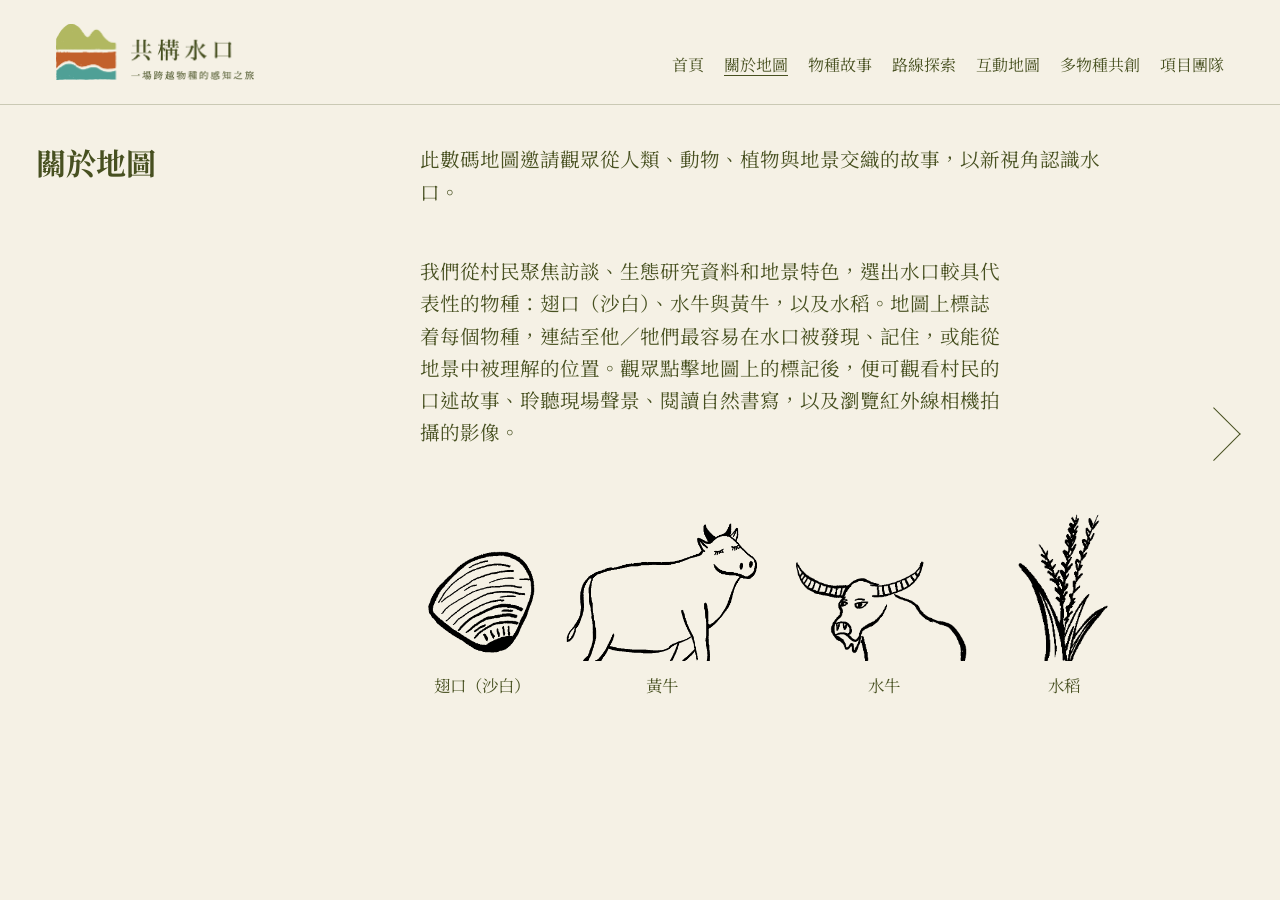
==== commit 0737852d: "Update Shui Hau beta design and map interactions" ====
--- a/beta/about.html
+++ b/beta/about.html
@@ -7,6 +7,7 @@
   <link rel="icon" href="data:,">
   <link rel="stylesheet" href="css/tokens.css">
   <link rel="stylesheet" href="css/site.css">
+  <link rel="stylesheet" href="css/about.css">
   <script>document.documentElement.classList.add("is-entering");setTimeout(function(){document.documentElement.classList.remove("is-entering")},2000)</script>
 </head>
 <body class="page-about">
@@ -26,33 +27,43 @@
   </header>
   <div class="site-rule" aria-hidden="true"></div>
 
-  <main class="about">
-    <div class="about-text">
-      <h1 class="about-title">關於地圖</h1>
-      <div class="about-body">
+  <main class="about-reader">
+    <h1 tabindex="-1" id="readerTitle">關於地圖<span class="visually-hidden" id="pageStatus"></span></h1>
+    <div class="reader-content">
+      <section id="page-1" aria-label="第 1 頁">
         <p>此數碼地圖邀請觀眾從人類、動物、植物與地景交織的故事，以新視角認識水口。</p>
         <p>我們從村民聚焦訪談、生態研究資料和地景特色，選出水口較具代表性的物種：翅口（沙白）、水牛與黃牛，以及水稻。地圖上標誌着每個物種，連結至他／牠們最容易在水口被發現、記住，或能從地景中被理解的位置。觀眾點擊地圖上的標記後，便可觀看村民的口述故事、聆聽現場聲景、閱讀自然書寫，以及瀏覽紅外線相機拍攝的影像。</p>
+        <div class="reader-species">
+          <figure><img src="assets/about/white-clam.png" alt=""><figcaption>翅口（沙白）</figcaption></figure>
+          <figure><img src="assets/about/cattle.png" alt=""><figcaption>黃牛</figcaption></figure>
+          <figure><img src="assets/about/buffalo.png" alt=""><figcaption>水牛</figcaption></figure>
+          <figure><img src="assets/about/crop.png" alt=""><figcaption>水稻</figcaption></figure>
+        </div>
+      </section>
+      <section id="page-2" aria-label="第 2 頁">
         <p>我們雖無法完全脫離人類視角，但從跨媒介紀錄、跨學科資料搜集和收集村民與多物種的生活經驗，嘗試探索、拓展感知人以外的物種，重新關注一些過往可能受忽略的、來自物種的敘事角度。</p>
         <p>視覺化的地圖呈現出交錯相遇的物種出沒路線、互為補充或對話的資料，讓我們體會到水口的生物多樣性與人的生活，如何透過同一片土地、水源、活動與歷史變遷而被共同生成。然而，我們相信在水口這豐富生態環境中，悄然進行中的多物種互動不止於此，就有待與公眾一起發掘更多。</p>
+        <img class="reader-photo" src="assets/about/DSC01550.jpg" alt="潮水沿沙灘邊緣退去，露出深色沙紋。">
+      </section>
+      <section id="page-3" aria-label="第 3 頁">
         <p>我們希望藉此地圖提出幾個問題：</p>
         <ul>
           <li>當不同物種的故事在同一片土地上展開，它們會在哪裡相遇？</li>
           <li>在水口，人與多物種以及地景是如何互相塑造？</li>
           <li>如何洞察人與多物種以及地景互動，親身體會可感可知的自然？</li>
-          <li>我們（人類）在這多物種交織的環境中，該負起甚麼樣的責任？我們的行動決定會如何影響其他物種和地景？</li>
+          <li>我們（人類）在這多物種交織的環境中，該負起甚麼樣的責任？</li>
+          <li>我們的行動決定會如何影響其他物種和地景？</li>
         </ul>
-      </div>
+        <img class="reader-photo" src="assets/about/DSC01572.jpg" alt="隔着水面與潮灘眺望遠山。">
+      </section>
     </div>
-
-    <div class="about-art">
-      <img class="about-map" src="assets/elements/about-map.jpg" alt="水口村墨綠色衛星地圖" width="1348" height="1168">
-      <img class="art art--cattle" src="assets/elements/cattle.png" alt="" width="800" height="494">
-      <img class="art art--rice" src="assets/elements/rice.png" alt="" width="446" height="800">
-      <img class="art art--clam" src="assets/elements/clam.png" alt="" width="700" height="800">
-      <img class="art art--buffalo" src="assets/elements/buffalo.png" alt="" width="800" height="504">
-    </div>
+    <nav class="reader-controls" aria-label="關於地圖分頁" hidden>
+      <a class="reader-prev" href="#page-1" aria-label="上一頁"></a>
+      <a class="reader-next" href="#page-2" aria-label="下一頁"></a>
+    </nav>
   </main>
 
+  <script src="js/about.js"></script>
   <script src="js/common.js"></script>
   <script src="js/transitions.js"></script>
 </body>
--- a/beta/css/site.css
+++ b/beta/css/site.css
@@ -1746,3 +1746,50 @@
   .paper-chip[aria-current="true"]::after,
   .paper-chip.is-active::after { transform: none; }
 }
+
+/* ---------- 首頁動畫封面（assets/cover/）：底圖＋各物種線稿圖層＋memo 紙連結 ---------- */
+/* 位置均為百分比，相對原圖 2048×1365；transform-origin 為各物種的擺動支點 */
+.home-hero.home-cover { height: auto; overflow: visible; background: var(--bg); }
+.cover { position: relative; width: min(100%, calc((100svh - var(--hdr-h, 110px)) * 2048 / 1365)); aspect-ratio: 2048 / 1365; margin: 0 auto; overflow: hidden; }
+.cover-bg { position: absolute; inset: 0; width: 100%; height: 100%; }
+.cover-species { position: absolute; inset: 0; pointer-events: none; }
+.sp { position: absolute; height: auto; max-width: none; will-change: transform; transition: filter .3s ease; }
+.sp.is-active { filter: drop-shadow(0 0 6px rgba(255,255,255,.9)); animation-duration: 1.2s; }
+/* 桌面：文字已在封面圖內，HTML 文字只供讀屏及搜尋器（視覺隱藏） */
+.home-cover .hero-text { position: absolute; width: 1px; height: 1px; overflow: hidden; clip: rect(0 0 0 0); white-space: nowrap; }
+.home-cover .hero-plates { position: absolute; inset: 0; display: block; padding: 0; }
+.home-cover .plate { position: absolute; }
+.home-cover .plate img { filter: drop-shadow(0 2px 4px rgba(0,0,0,.18)); }
+.cover-links { display: none; }
+.sp--clam { left: 8.252%; top: 57.436%; width: 18.457%; transform-origin: 61.111% 93.189%; animation: sp-rock 4.2s ease-in-out infinite; }
+.sp--flower { left: 31.445%; top: 45.714%; width: 17.969%; transform-origin: 47.826% 101.235%; animation: sp-sway 5s ease-in-out infinite; }
+.sp--rice { left: 24.854%; top: 68.059%; width: 14.795%; transform-origin: 49.835% 100.0%; animation: sp-sway-lg 3.6s ease-in-out infinite; }
+.sp--cattle { left: 45.85%; top: 60.366%; width: 12.109%; transform-origin: 85.081% 76.543%; animation: sp-nod 6s ease-in-out infinite; }
+.sp--crab { left: 53.662%; top: 49.011%; width: 15.283%; transform-origin: 49.84% 91.304%; animation: sp-scuttle 3.2s ease-in-out infinite; }
+.sp--butterfly { left: 72.461%; top: 50.476%; width: 15.527%; transform-origin: 52.201% 51.536%; animation: sp-flap .45s ease-in-out infinite alternate, sp-float 3s ease-in-out infinite; }
+.sp--shell { left: 89.307%; top: 56.703%; width: 9.18%; transform-origin: 37.766% 96.907%; animation: sp-sway 6.5s ease-in-out infinite; }
+.sp--bird { left: 82.227%; top: 73.187%; width: 6.25%; transform-origin: 59.375% 93.956%; animation: sp-peck 4.4s ease-in-out infinite; }
+.sp--buffalo { left: 63.916%; top: 75.751%; width: 19.434%; transform-origin: 58.04% 47.13%; animation: sp-rock 7s ease-in-out infinite; }
+.sp--pineapple { left: 2.393%; top: 72.821%; width: 12.842%; transform-origin: 47.909% 96.552%; animation: sp-sway 6s ease-in-out infinite -2s; }
+.memo--clam { left: 6.836%; top: 52.381%; width: 9.521%; }
+.memo--rice { left: 32.715%; top: 61.538%; width: 10.498%; }
+.memo--buffalo { left: 83.252%; top: 86.081%; width: 11.963%; }
+@keyframes sp-rock { 0%,100% { rotate: -2deg; } 50% { rotate: 2deg; } }
+@keyframes sp-sway { 0%,100% { rotate: -2.5deg; } 50% { rotate: 2.5deg; } }
+@keyframes sp-sway-lg { 0%,100% { rotate: -3deg; } 40% { rotate: 2.5deg; } 70% { rotate: -.5deg; } }
+@keyframes sp-nod { 0%,55%,100% { rotate: 0deg; } 65% { rotate: 4deg; } 75% { rotate: 0deg; } 85% { rotate: 3deg; } }
+@keyframes sp-scuttle { 0%,100% { translate: 0 0; } 12% { translate: 5px -3px; } 25% { translate: 10px 0; } 37% { translate: 14px -3px; } 50% { translate: 14px 0; } 62% { translate: 9px -3px; } 75% { translate: 4px 0; } 87% { translate: 1px -3px; } }
+@keyframes sp-flap { from { scale: 1 1; } to { scale: .62 1; } }
+@keyframes sp-float { 0%,100% { translate: 0 0; } 50% { translate: 0 -12px; } }
+@keyframes sp-peck { 0%,70%,100% { rotate: 0deg; } 76% { rotate: -14deg; } 82% { rotate: 0deg; } 88% { rotate: -12deg; } 94% { rotate: 0deg; } }
+@media (prefers-reduced-motion: reduce) { .sp { animation: none !important; } }
+@media (max-width: 899px) {
+  .home-hero.home-cover { height: auto; }
+  .cover { width: 100%; }
+  /* 手機：封面內文字太細，在封面下方再顯示一次 */
+  .home-cover .hero-text { position: static; width: auto; height: auto; overflow: visible; clip: auto; white-space: normal; padding: 20px 20px 0; color: var(--text); text-shadow: none; text-align: center; font-size: 16px; line-height: 1.8; letter-spacing: .04em; }
+  .home-cover .hero-plates { position: absolute; inset: 0; display: block; padding: 0; }
+  .home-cover .plate { position: absolute; }
+  .cover-links { display: flex; flex-wrap: wrap; justify-content: center; gap: 10px; margin: 0; padding: 20px; list-style: none; }
+  .cover-links a { display: inline-flex; align-items: center; min-height: 44px; padding: 0 18px; border: 1px solid var(--rule); background: var(--white); color: var(--text); text-decoration: none; font-size: 16px; }
+}
--- a/beta/css/about.css
+++ b/beta/css/about.css
@@ -0,0 +1,41 @@
+.page-about { background: var(--bg); }
+.page-about::before { display: none; }
+.about-reader {
+  position: relative;
+  display: grid;
+  grid-template-columns: 30vw minmax(0, 1fr);
+  padding: clamp(26px, 3vw, 60px) 12vw 4vw 2.8vw;
+  font-size: clamp(17px, 1.53vw, 30px);
+  line-height: 1.65;
+}
+.about-reader [hidden] { display: none; }
+.about-reader h1 { margin: 0; font-size: clamp(28px, 2.35vw, 45px); line-height: 1.3; }
+.about-reader h1:focus { outline: none; }
+.reader-content { min-width: 0; }
+.reader-content p { margin: 0 0 1.45em; }
+#page-1 p + p { max-width: 30em; margin-top: 2.4em; }
+.reader-content ul { margin: -.6em 0 2.5em; padding-left: 1.15em; }
+.reader-content li { margin: .1em 0; }
+.reader-photo { width: 100%; aspect-ratio: 3 / 1; object-fit: cover; }
+.reader-species { display: grid; grid-template-columns: .8fr 1.35fr 1.35fr .8fr; gap: 1vw; align-items: end; margin-top: clamp(22px, 4.6vw, 88px); }
+.reader-species figure { margin: 0; text-align: center; }
+.reader-species img { width: 100%; height: clamp(88px, 12vw, 230px); object-fit: contain; object-position: bottom; }
+.reader-species figcaption { margin-top: .65em; font-size: .84em; }
+.reader-controls a { display: grid; place-items: center; width: clamp(44px, 6vw, 90px); height: clamp(44px, 8vw, 116px); position: absolute; top: min(43%, 35vh); }
+.reader-controls .reader-prev { left: 22vw; }
+.reader-controls .reader-next { right: 2.2vw; }
+.reader-controls a::before { content: ''; width: 49%; aspect-ratio: 1; border: solid currentColor; border-width: 1.5px 1.5px 0 0; transform: rotate(45deg); }
+.reader-controls .reader-prev::before { transform: rotate(-135deg); }
+.reader-controls a:focus-visible { outline: 2px solid currentColor; }
+@media (max-width: 760px) {
+  .about-reader { display: block; padding: 20px clamp(18px, 5vw, 38px) 28px; font-size: 17px; }
+  .about-reader h1 { margin-bottom: .7em; }
+  #page-1 p + p { margin-top: 1.2em; max-width: none; }
+  .reader-controls { display: flex; justify-content: space-between; margin-top: 20px; }
+  .reader-controls a { position: static; }
+  .reader-controls .reader-next { margin-left: auto; }
+  .reader-species { grid-template-columns: repeat(4, minmax(0, 1fr)); gap: 6px; }
+  .reader-species img { height: 64px; }
+  .reader-species figcaption { font-size: 13px; }
+  .reader-photo { aspect-ratio: 2 / 1; }
+}
